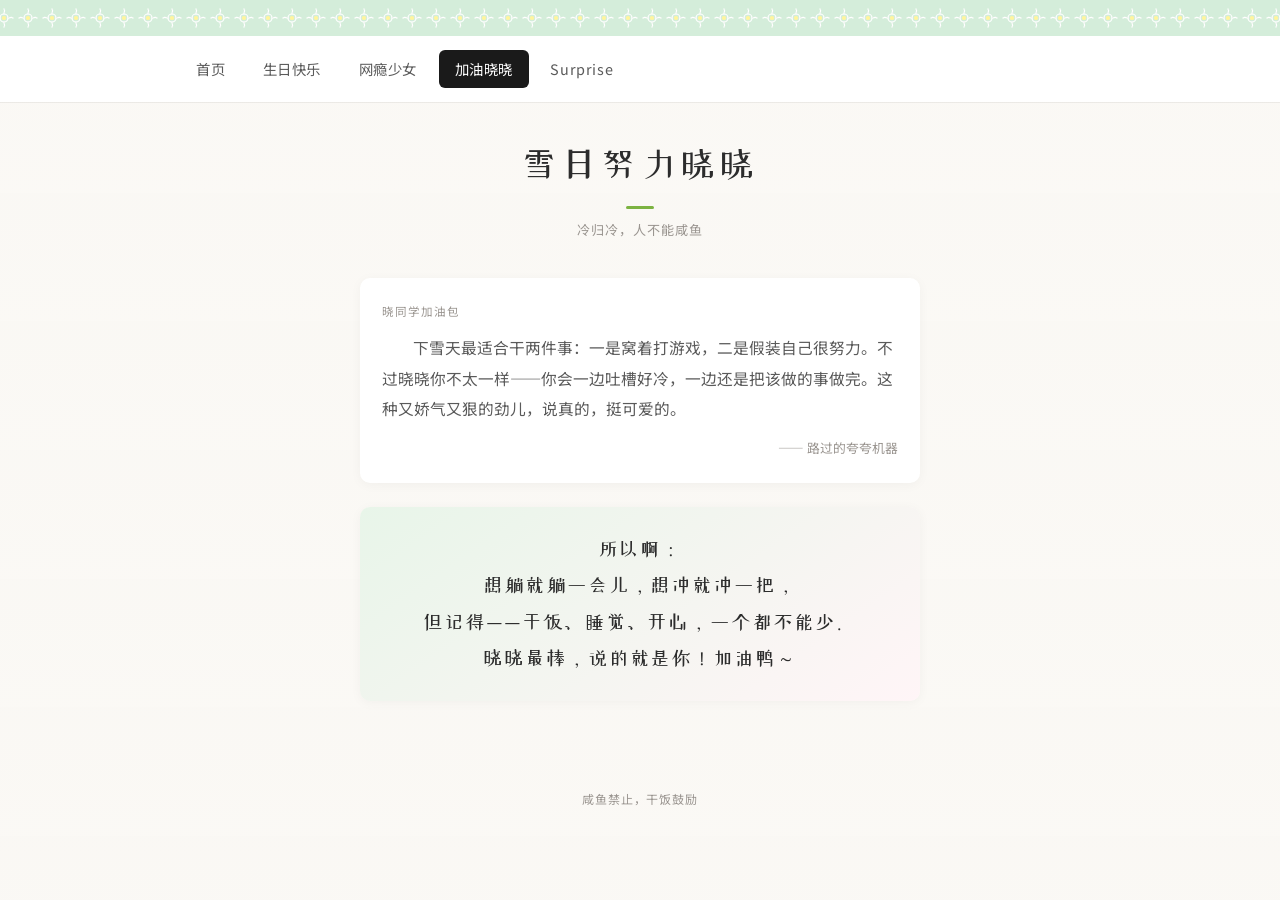
==== css/nuli.html @ ef1ab070 "Redesign site with soft daisy theme, improved galleries, birthday stats for 2026-11-21." ====
<!DOCTYPE html>
<html lang="zh-CN">
<head>
  <meta charset="utf-8" />
  <meta name="viewport" content="width=device-width, initial-scale=1" />
  <title>雪日努力 · 晓晓</title>
  <link rel="preconnect" href="https://fonts.googleapis.com" />
  <link rel="preconnect" href="https://fonts.gstatic.com" crossorigin />
  <link href="https://fonts.googleapis.com/css2?family=Noto+Sans+SC:wght@300;400;500&family=Noto+Serif+SC:wght@400;500&family=ZCOOL+XiaoWei&display=swap" rel="stylesheet" />
  <link rel="stylesheet" href="style.css" />
</head>
<body>
  <div class="nuli-bg" aria-hidden="true"></div>

  <div class="page">
    <nav class="site-nav">
      <div class="container">
        <a class="nav-brand" href="../index.html"><span>SRKL</span></a>
        <ul class="nav-links">
          <li><a href="../index.html">首页</a></li>
          <li><a href="tdx.html">生日快乐</a></li>
          <li><a href="wysn.html">网瘾少女</a></li>
          <li><a href="nuli.html" class="active">加油晓晓</a></li>
          <li><a href="surprise.html">Surprise</a></li>
        </ul>
      </div>
    </nav>

    <main class="container" style="padding-bottom: 2.5rem;">
      <header class="page-header fade-in">
        <h1>雪日努力晓晓</h1>
        <p>冷归冷，人不能咸鱼</p>
      </header>

      <div class="note-stack fade-in delay-1">
        <article class="note-card">
          <span class="tag">晓同学加油包</span>
          <p class="excerpt">
            下雪天最适合干两件事：一是窝着打游戏，二是假装自己很努力。不过晓晓你不太一样——你会一边吐槽好冷，一边还是把该做的事做完。这种又娇气又狠的劲儿，说真的，挺可爱的。
          </p>
          <p class="source">—— 路过的夸夸机器</p>
        </article>

        <aside class="note-card emphasis">
          <p>
            所以啊：<br />
            想躺就躺一会儿，想冲就冲一把，<br />
            但记得——干饭、睡觉、开心，一个都不能少。<br />
            晓晓最棒，说的就是你！加油鸭～
          </p>
        </aside>
      </div>
    </main>

    <footer class="site-footer">咸鱼禁止，干饭鼓励</footer>
  </div>
</body>
</html>
---- css/style.css ----
/* ============================================
   田东晓 · Daisy Soft
   Floral header · Clean stack · No side-by-side text+image
   ============================================ */

:root {
  --bg: #faf8f4;
  --surface: #ffffff;
  --ink: #2c2c2c;
  --ink-2: #5a5a5a;
  --muted: #9a9590;
  --mint: #c8e6c9;
  --mint-deep: #7cb342;
  --mint-soft: #e8f5e9;
  --pink: #f8bbd9;
  --accent: #e57373;
  --font-display: "ZCOOL XiaoWei", "Noto Serif SC", "KaiTi", serif;
  --font-body: "Noto Sans SC", "PingFang SC", "Microsoft YaHei", sans-serif;
  --ease: cubic-bezier(0.25, 0.8, 0.25, 1);
  --max: 920px;
  --r: 10px;
}

*,
*::before,
*::after {
  box-sizing: border-box;
  margin: 0;
  padding: 0;
}

html {
  scroll-behavior: smooth;
  -webkit-text-size-adjust: 100%;
}

body {
  font-family: var(--font-body);
  color: var(--ink);
  background: var(--bg);
  min-height: 100vh;
  line-height: 1.7;
  font-size: 15px;
  overflow-x: hidden;
}

.bg-scene {
  display: none;
}

.orb {
  display: none;
}

h1, h2, h3 {
  font-family: var(--font-display);
  font-weight: 400;
  letter-spacing: 0.06em;
}

a {
  color: var(--ink);
  text-decoration: none;
  transition: color 0.2s, background 0.2s;
}

a:hover {
  color: var(--accent);
}

img, video {
  max-width: 100%;
  display: block;
}

.page {
  min-height: 100vh;
  display: flex;
  flex-direction: column;
}

.container {
  width: min(100% - 2rem, var(--max));
  margin-inline: auto;
}

/* ========== Header：雏菊条 + 导航一体，无多余空隙 ========== */
.site-nav {
  position: sticky;
  top: 0;
  z-index: 100;
  background: var(--surface);
  /* 顶栏雏菊图案，紧贴导航，下面不再挂一条空白带 */
  box-shadow: 0 1px 0 rgba(0, 0, 0, 0.06);
}

.site-nav::before {
  content: "";
  display: block;
  height: 36px;
  background-color: #d4edda;
  background-image: url("data:image/svg+xml,%3Csvg xmlns='http://www.w3.org/2000/svg' width='48' height='36' viewBox='0 0 48 36'%3E%3Cg fill='none' stroke='%23ffffff' stroke-width='1.2'%3E%3Ccircle cx='12' cy='18' r='4'/%3E%3Ccircle cx='12' cy='18' r='1.5' fill='%23fff59d' stroke='%23fff59d'/%3E%3Ccircle cx='36' cy='18' r='4'/%3E%3Ccircle cx='36' cy='18' r='1.5' fill='%23fff59d' stroke='%23fff59d'/%3E%3C/g%3E%3Cpath d='M12 14c0-2 1.5-3.5 0-5M16 18c2 0 3.5-1.5 5 0M12 22c0 2 1.5 3.5 0 5M8 18c-2 0-3.5-1.5-5 0' stroke='%23ffffff' stroke-width='1.2' stroke-linecap='round'/%3E%3Cpath d='M36 14c0-2 1.5-3.5 0-5M40 18c2 0 3.5-1.5 5 0M36 22c0 2 1.5 3.5 0 5M32 18c-2 0-3.5-1.5-5 0' stroke='%23ffffff' stroke-width='1.2' stroke-linecap='round'/%3E%3C/svg%3E");
  background-repeat: repeat-x;
  background-position: center;
  background-size: 48px 36px;
}

.site-nav .container {
  display: flex;
  align-items: center;
  justify-content: flex-start;
  flex-wrap: wrap;
  gap: 0.35rem 0.5rem;
  padding: 0.85rem 0;
  min-height: auto;
}

/* 品牌藏进导航流，不占第二行怪空隙 */
.nav-brand {
  display: none;
}

.nav-links {
  display: flex;
  flex-wrap: wrap;
  align-items: center;
  list-style: none;
  gap: 0.35rem;
  width: 100%;
}

.nav-links li {
  border: none;
}

.nav-links a {
  display: block;
  padding: 0.45rem 1rem;
  font-size: 0.9rem;
  font-family: var(--font-body);
  letter-spacing: 0.04em;
  color: var(--ink-2);
  border-radius: 6px;
  text-transform: none;
}

.nav-links a:hover {
  color: var(--ink);
  background: var(--mint-soft);
}

.nav-links a.active {
  background: #1a1a1a;
  color: #fff;
  border-radius: 6px;
}

/* ========== Buttons ========== */
.btn {
  display: inline-flex;
  align-items: center;
  justify-content: center;
  padding: 0.6rem 1.3rem;
  font-size: 0.88rem;
  font-family: var(--font-body);
  letter-spacing: 0.04em;
  border: none;
  border-radius: 6px;
  cursor: pointer;
  transition: opacity 0.2s, transform 0.2s;
  background: #eee;
  color: var(--ink);
}

.btn:hover {
  opacity: 0.88;
  transform: translateY(-1px);
  color: var(--ink);
}

.btn-primary {
  background: #1a1a1a;
  color: #fff;
}

.btn-primary:hover {
  background: #333;
  color: #fff;
  box-shadow: none;
  transform: translateY(-1px);
}

.btn-ghost {
  background: transparent;
  box-shadow: inset 0 0 0 1px #ddd;
}

.btn-ghost:hover {
  background: #f5f5f5;
  color: var(--ink);
  box-shadow: inset 0 0 0 1px #ccc;
}

.actions {
  display: flex;
  flex-wrap: wrap;
  gap: 0.6rem;
  margin-top: 1.75rem;
}

/* ========== Hero ========== */
.hero {
  flex: 1;
  display: flex;
  flex-direction: column;
  justify-content: center;
  padding: 3rem 0 3.5rem;
  width: min(100% - 2rem, var(--max));
  margin-inline: auto;
  text-align: center;
}

.hero-badge {
  display: inline-block;
  align-self: center;
  padding: 0.3rem 0.9rem;
  font-size: 0.75rem;
  letter-spacing: 0.12em;
  color: var(--mint-deep);
  background: var(--mint-soft);
  border-radius: 999px;
  margin-bottom: 1.25rem;
  animation: fadeUp 0.5s var(--ease) both;
}

.hero-badge::before {
  display: none;
}

.hero-title {
  font-size: clamp(3rem, 12vw, 5rem);
  line-height: 1.05;
  letter-spacing: 0.04em;
  margin-bottom: 0.5rem;
  border: none;
  padding: 0;
  text-transform: none;
  animation: fadeUp 0.55s 0.05s var(--ease) both;
}

.hero-title em {
  font-style: normal;
  color: var(--accent);
}

.hero-subtitle {
  font-family: var(--font-display);
  font-size: clamp(1.2rem, 3vw, 1.55rem);
  letter-spacing: 0.2em;
  color: var(--ink-2);
  margin-bottom: 1.25rem;
  animation: fadeUp 0.55s 0.1s var(--ease) both;
}

.hero-subtitle a {
  color: inherit;
}

.hero-subtitle a:hover {
  color: var(--accent);
}

.hero-divider {
  display: none;
}

.hero-msg {
  max-width: 28rem;
  margin: 0 auto 2.25rem;
  padding: 0;
  border: none;
  background: transparent;
  box-shadow: none;
  font-size: 0.95rem;
  color: var(--ink-2);
  line-height: 1.85;
  animation: fadeUp 0.55s 0.15s var(--ease) both;
}

.feature-grid {
  display: grid;
  grid-template-columns: 1fr 1fr;
  gap: 0.85rem;
  width: 100%;
  text-align: left;
  animation: fadeUp 0.6s 0.2s var(--ease) both;
  border: none;
  background: transparent;
}

.feature-card {
  padding: 1.35rem 1.25rem;
  min-height: 140px;
  display: flex;
  flex-direction: column;
  gap: 0.35rem;
  background: var(--surface);
  color: var(--ink);
  border-radius: var(--r);
  box-shadow: 0 2px 12px rgba(0, 0, 0, 0.04);
  transition: transform 0.25s var(--ease), box-shadow 0.25s;
  border: none;
}

.feature-card:hover {
  transform: translateY(-3px);
  box-shadow: 0 8px 24px rgba(0, 0, 0, 0.08);
  background: var(--surface);
  color: var(--ink);
}

.feature-card:hover h3,
.feature-card:hover p,
.feature-card:hover .feature-num,
.feature-card:hover .arrow {
  color: inherit;
}

.feature-card:hover .arrow {
  color: var(--accent);
}

.feature-num {
  font-size: 0.72rem;
  letter-spacing: 0.1em;
  color: var(--muted);
}

.feature-icon {
  display: none;
}

.feature-card h3 {
  font-size: 1.15rem;
  color: var(--ink);
}

.feature-card p {
  font-size: 0.86rem;
  color: var(--muted);
  flex: 1;
  line-height: 1.6;
}

.feature-card .arrow {
  margin-top: 0.4rem;
  font-size: 0.8rem;
  color: var(--mint-deep);
  letter-spacing: 0.04em;
  text-transform: none;
  font-family: var(--font-body);
}

.hint {
  margin-top: 1.75rem;
  font-size: 0.78rem;
  color: var(--muted);
  text-align: center;
  animation: fadeUp 0.6s 0.28s var(--ease) both;
}

/* ========== Page header ========== */
.page-header {
  padding: 2rem 0 1rem;
  border: none;
  margin-bottom: 1.25rem;
  text-align: center;
}

.page-header h1 {
  font-size: clamp(1.7rem, 4vw, 2.2rem);
  letter-spacing: 0.1em;
  margin-bottom: 0.35rem;
}

.page-header h1::after {
  content: "";
  display: block;
  width: 28px;
  height: 3px;
  background: var(--mint-deep);
  margin: 0.75rem auto 0;
  border-radius: 2px;
}

.page-header p {
  font-size: 0.82rem;
  letter-spacing: 0.08em;
  color: var(--muted);
  text-transform: none;
  font-family: var(--font-body);
  margin-top: 0.65rem;
}

/* ========== Photos ========== */
.photo {
  width: 100%;
  height: 100%;
  object-fit: cover;
  display: block;
}

.photo-swap {
  position: relative;
  overflow: hidden;
  cursor: pointer;
  width: 100%;
  height: 100%;
  display: block;
}

.photo-swap img {
  width: 100%;
  height: 100%;
  object-fit: cover;
  object-position: center;
  display: block;
  transition: opacity 0.35s ease;
}

.photo-swap img.swap-main {
  position: relative;
  z-index: 1;
}

.photo-swap img.swap-alt {
  position: absolute;
  inset: 0;
  z-index: 2;
  opacity: 0;
}

.photo-swap:hover img.swap-alt {
  opacity: 1;
}

/* 生日页：单行人生计数 */
.life-stats {
  font-size: 0.9rem !important;
  letter-spacing: 0.06em !important;
  color: var(--ink-2) !important;
  margin-top: 0.75rem !important;
}

/* 首页轻标签 */
.hero-bday-row {
  display: flex;
  flex-wrap: wrap;
  align-items: center;
  justify-content: center;
  gap: 0.45rem;
  margin-bottom: 1rem;
  animation: fadeUp 0.5s var(--ease) both;
}

.hero-bday-row .pill {
  display: inline-flex;
  align-items: center;
  gap: 0.3rem;
  padding: 0.3rem 0.75rem;
  font-size: 0.75rem;
  letter-spacing: 0.06em;
  border-radius: 999px;
  background: #fff5f7;
  color: var(--accent);
}

.hero-bday-row .pill.mint {
  background: var(--mint-soft);
  color: var(--mint-deep);
}

/* 生日图：圆角、等分，小间距；保证图片真正铺满 */
.pics-2 {
  display: grid;
  grid-template-columns: 1fr 1fr;
  gap: 0.65rem;
  margin-bottom: 0.5rem;
  border: none;
  background: transparent;
}

.pics-2 > * {
  aspect-ratio: 4 / 3;
  overflow: hidden;
  border-radius: var(--r);
  background: #f0eeea;
  position: relative;
  min-height: 160px;
}

.pics-2 img {
  width: 100%;
  height: 100%;
  object-fit: cover;
  display: block;
}

.pics-3 {
  display: grid;
  grid-template-columns: 1fr 1fr 1fr;
  gap: 0.65rem;
  margin: 1.25rem 0 0.5rem;
  border: none;
  background: transparent;
}

.pics-3 > * {
  aspect-ratio: 1;
  overflow: hidden;
  border-radius: var(--r);
  background: #f0eeea;
  min-height: 120px;
  position: relative;
}

.pics-3 img,
.pics-3 video {
  width: 100%;
  height: 100%;
  object-fit: cover;
  display: block;
  vertical-align: middle;
}

.hint-line {
  text-align: center;
  font-size: 0.78rem;
  color: var(--muted);
  margin: 0.75rem 0 0.5rem;
}

/* ========== 网瘾少女：全部上下堆叠，不并排 ========== */
.game-intro {
  text-align: center;
  margin-bottom: 1.75rem;
}

.game-intro .avatar {
  width: 112px;
  height: 112px;
  margin: 0 auto 1rem;
  border-radius: 50%;
  overflow: hidden;
  box-shadow: 0 4px 16px rgba(0, 0, 0, 0.08);
}

.game-intro .avatar img {
  width: 100%;
  height: 100%;
  object-fit: cover;
}

.game-intro .quote {
  max-width: 28rem;
  margin: 0 auto;
}

.game-intro .quote p {
  font-family: var(--font-display);
  font-size: clamp(1.05rem, 2.4vw, 1.3rem);
  line-height: 1.75;
  color: var(--ink-2);
  letter-spacing: 0.04em;
}

.game-intro .quote .highlight {
  color: var(--accent);
}

/* 截图：纯图片网格，文字不夹在图中间 */
.shots {
  display: grid;
  grid-template-columns: 1fr 1fr;
  gap: 0.65rem;
  margin-bottom: 0.65rem;
  border: none;
  background: transparent;
}

.shots figure {
  margin: 0;
  aspect-ratio: 16 / 10;
  overflow: hidden;
  border-radius: var(--r);
  background: #f0eeea;
  display: flex;
  align-items: center;
  justify-content: center;
}

.shots figure img {
  width: 100%;
  height: 100%;
  object-fit: contain;
}

/* 最后一张图单独全宽，吐槽在图下方 */
.game-finale.banter,
.banter {
  margin: 1.25rem 0 0.5rem;
  text-align: center;
  font-family: var(--font-display);
  font-size: clamp(1.15rem, 2.5vw, 1.45rem);
  letter-spacing: 0.08em;
  color: var(--ink);
  line-height: 1.6;
  padding: 0;
  background: transparent;
  border: none;
}

/* 兼容旧 class 名，避免残留 */
.game-top,
.game-end {
  display: none;
}

/* ========== 文摘 ========== */
.nuli-bg {
  position: fixed;
  inset: 0;
  z-index: -2;
  background:
    linear-gradient(180deg, rgba(250, 248, 244, 0.92), rgba(250, 248, 244, 0.95)),
    url("../photo/1604749734701.jpg") center / cover no-repeat fixed;
}

.note-stack {
  max-width: 560px;
  margin: 0 auto 1.5rem;
}

.note-card {
  margin-bottom: 1.5rem;
  padding: 1.5rem 1.35rem;
  background: var(--surface);
  border-radius: var(--r);
  box-shadow: 0 2px 12px rgba(0, 0, 0, 0.04);
  border: none;
}

.note-card .tag {
  display: block;
  font-size: 0.72rem;
  letter-spacing: 0.1em;
  color: var(--muted);
  margin-bottom: 0.75rem;
}

.note-card .excerpt {
  font-size: 0.98rem;
  color: var(--ink-2);
  text-indent: 2em;
  line-height: 1.95;
  margin-bottom: 0.75rem;
}

.note-card .source {
  text-align: right;
  font-size: 0.8rem;
  color: var(--muted);
}

.note-card.emphasis {
  background: linear-gradient(145deg, var(--mint-soft), #fff5f7);
  text-align: center;
  border-top: none;
  padding-top: 1.5rem;
}

.note-card.emphasis p {
  font-family: var(--font-display);
  font-size: clamp(1.05rem, 2.2vw, 1.2rem);
  line-height: 1.9;
  letter-spacing: 0.05em;
  color: var(--ink);
  text-align: center;
}

/* ========== Footer ========== */
.site-footer {
  width: min(100% - 2rem, var(--max));
  margin-inline: auto;
  padding: 1.5rem 0 2rem;
  border: none;
  text-align: center;
  font-size: 0.75rem;
  letter-spacing: 0.08em;
  color: var(--muted);
  text-transform: none;
  font-family: var(--font-body);
}

.site-footer::before {
  display: none;
}

@keyframes fadeUp {
  from { opacity: 0; transform: translateY(10px); }
  to   { opacity: 1; transform: translateY(0); }
}

.fade-in { animation: fadeUp 0.45s var(--ease) both; }
.delay-1 { animation-delay: 0.05s; }
.delay-2 { animation-delay: 0.1s; }
.delay-3 { animation-delay: 0.15s; }

@media (max-width: 720px) {
  .pics-3 {
    grid-template-columns: 1fr;
  }

  .pics-3 > * {
    aspect-ratio: 16 / 10;
  }
}

@media (max-width: 520px) {
  .feature-grid,
  .pics-2,
  .shots {
    grid-template-columns: 1fr;
  }

  .nav-links a {
    padding: 0.4rem 0.75rem;
    font-size: 0.82rem;
  }
}

@media (prefers-reduced-motion: reduce) {
  *, *::before, *::after {
    animation-duration: 0.01ms !important;
    animation-iteration-count: 1 !important;
    transition-duration: 0.01ms !important;
  }
}
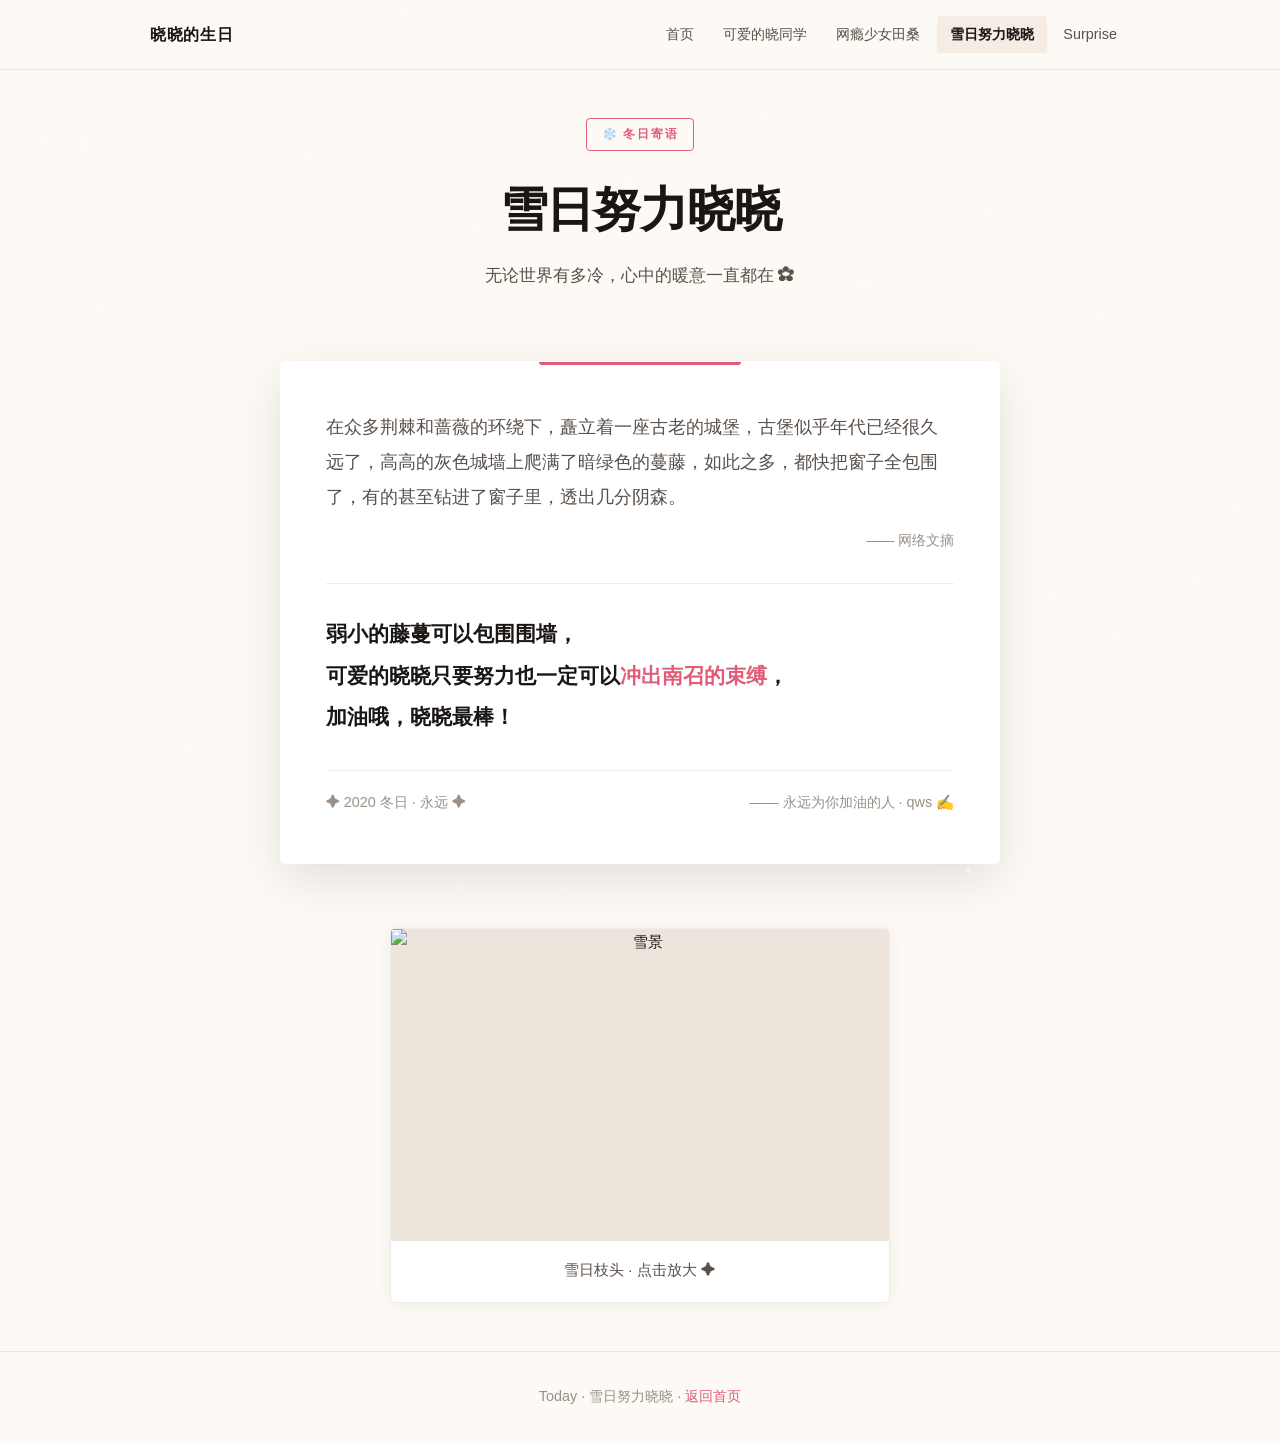
==== commit dd77af98: "Refresh birthday site layout and styling Assisted-by: Cindy (https://cindy.app)" ====
--- a/css/nuli.html
+++ b/css/nuli.html
@@ -1,58 +1,66 @@
 <!DOCTYPE html>
 <html lang="zh-CN">
 <head>
-  <meta charset="utf-8" />
-  <meta name="viewport" content="width=device-width, initial-scale=1" />
-  <title>雪日努力 · 晓晓</title>
-  <link rel="preconnect" href="https://fonts.googleapis.com" />
-  <link rel="preconnect" href="https://fonts.gstatic.com" crossorigin />
-  <link href="https://fonts.googleapis.com/css2?family=Noto+Sans+SC:wght@300;400;500&family=Noto+Serif+SC:wght@400;500&family=ZCOOL+XiaoWei&display=swap" rel="stylesheet" />
-  <link rel="stylesheet" href="style.css" />
+  <meta charset="utf-8"/>
+  <meta name="viewport" content="width=device-width,initial-scale=1"/>
+  <title>雪日努力晓晓 · 冬日寄语</title>
+  <link rel="preconnect" href="https://fonts.googleapis.com"/>
+  <link rel="preconnect" href="https://fonts.gstatic.com" crossorigin/>
+  <link href="https://fonts.googleapis.com/css2?family=Noto+Sans+SC:wght@300;400;500&family=Noto+Serif+SC:wght@400;500&display=swap" rel="stylesheet"/>
+  <link rel="stylesheet" href="style.css"/>
+  <script src="../js/app.js" defer></script>
 </head>
 <body>
   <div class="nuli-bg" aria-hidden="true"></div>
+  <div class="nuli-veil" aria-hidden="true"></div>
+  <canvas id="snowCanvas" class="snow-canvas" aria-hidden="true"></canvas>
 
-  <div class="page">
-    <nav class="site-nav">
-      <div class="container">
-        <a class="nav-brand" href="../index.html"><span>SRKL</span></a>
+  <div class="site-wrap" style="position:relative;z-index:10">
+    <nav class="nav">
+      <div class="wrap nav-in">
+        <a class="nav-brand" href="../index.html">晓晓的生日</a>
         <ul class="nav-links">
           <li><a href="../index.html">首页</a></li>
-          <li><a href="tdx.html">生日快乐</a></li>
-          <li><a href="wysn.html">网瘾少女</a></li>
-          <li><a href="nuli.html" class="active">加油晓晓</a></li>
-          <li><a href="surprise.html">Surprise</a></li>
+          <li><a href="tdx.html" >可爱的晓同学</a></li>
+          <li><a href="wysn.html" >网瘾少女田桑</a></li>
+          <li><a href="nuli.html" class="on">雪日努力晓晓</a></li>
+          <li><a href="surprise.html" >Surprise</a></li>
         </ul>
       </div>
     </nav>
+    <main class="wrap">
+      <div class="page-hero">
+        <span class="pill">❄️ 冬日寄语</span>
+        <h1>雪日努力晓晓</h1>
+        <p>无论世界有多冷，心中的暖意一直都在 ✿</p>
+      </div>
 
-    <main class="container" style="padding-bottom: 2.5rem;">
-      <header class="page-header fade-in">
-        <h1>雪日努力晓晓</h1>
-        <p>冷归冷，人不能咸鱼</p>
-      </header>
+      <article class="letter">
+        <div class="quote-block">
+          在众多荆棘和蔷薇的环绕下，矗立着一座古老的城堡，古堡似乎年代已经很久远了，高高的灰色城墙上爬满了暗绿色的蔓藤，如此之多，都快把窗子全包围了，有的甚至钻进了窗子里，透出几分阴森。
+          <cite>—— 网络文摘</cite>
+        </div>
+        <div class="core">
+          弱小的藤蔓可以包围围墙，<br/>
+          可爱的晓晓只要努力也一定可以<mark>冲出南召的束缚</mark>，<br/>
+          加油哦，晓晓最棒！
+        </div>
+        <div class="sign">
+          <span>✦ 2020 冬日 · 永远 ✦</span>
+          <span>—— 永远为你加油的人 · qws ✍️</span>
+        </div>
+      </article>
 
-      <div class="note-stack fade-in delay-1">
-        <article class="note-card">
-          <span class="tag">晓同学加油包</span>
-          <p class="excerpt">
-            下雪天最适合干两件事：一是窝着打游戏，二是假装自己很努力。不过晓晓你不太一样——你会一边吐槽好冷，一边还是把该做的事做完。这种又娇气又狠的劲儿，说真的，挺可爱的。
-          </p>
-          <p class="source">—— 路过的夸夸机器</p>
-        </article>
-
-        <aside class="note-card emphasis">
-          <p>
-            所以啊：<br />
-            想躺就躺一会儿，想冲就冲一把，<br />
-            但记得——干饭、睡觉、开心，一个都不能少。<br />
-            晓晓最棒，说的就是你！加油鸭～
-          </p>
-        </aside>
+      <div class="center mb3" style="max-width:500px;margin-inline:auto">
+        <div class="card" data-zoom="../photo/1604749734701.jpg" data-cap="雪日枝头 ✦">
+          <div class="card-img" style="aspect-ratio:16/10">
+            <img src="../photo/1604749734701.jpg" alt="雪景"/>
+          </div>
+          <div class="card-body"><p class="card-caption">雪日枝头 · 点击放大 ✦</p></div>
+        </div>
       </div>
     </main>
-
-    <footer class="site-footer">咸鱼禁止，干饭鼓励</footer>
+    <footer class="footer">Today · 雪日努力晓晓 · <a href="../index.html">返回首页</a></footer>
   </div>
 </body>
-</html>
+</html>
--- a/css/style.css
+++ b/css/style.css
@@ -1,748 +1,362 @@
-/* ============================================
-   田东晓 · Daisy Soft
-   Floral header · Clean stack · No side-by-side text+image
-   ============================================ */
-
+/* TianDongXiao · 温柔浅色 · PingFang SC */
 :root {
-  --bg: #faf8f4;
-  --surface: #ffffff;
-  --ink: #2c2c2c;
-  --ink-2: #5a5a5a;
-  --muted: #9a9590;
-  --mint: #c8e6c9;
-  --mint-deep: #7cb342;
-  --mint-soft: #e8f5e9;
-  --pink: #f8bbd9;
-  --accent: #e57373;
-  --font-display: "ZCOOL XiaoWei", "Noto Serif SC", "KaiTi", serif;
-  --font-body: "Noto Sans SC", "PingFang SC", "Microsoft YaHei", sans-serif;
-  --ease: cubic-bezier(0.25, 0.8, 0.25, 1);
-  --max: 920px;
-  --r: 10px;
-}
-
-*,
-*::before,
-*::after {
-  box-sizing: border-box;
-  margin: 0;
-  padding: 0;
-}
-
-html {
-  scroll-behavior: smooth;
-  -webkit-text-size-adjust: 100%;
-}
-
-body {
-  font-family: var(--font-body);
-  color: var(--ink);
-  background: var(--bg);
-  min-height: 100vh;
-  line-height: 1.7;
-  font-size: 15px;
-  overflow-x: hidden;
-}
-
-.bg-scene {
-  display: none;
-}
-
-.orb {
-  display: none;
-}
-
-h1, h2, h3 {
-  font-family: var(--font-display);
-  font-weight: 400;
-  letter-spacing: 0.06em;
-}
-
-a {
-  color: var(--ink);
-  text-decoration: none;
-  transition: color 0.2s, background 0.2s;
-}
-
-a:hover {
-  color: var(--accent);
-}
-
-img, video {
-  max-width: 100%;
-  display: block;
-}
-
-.page {
-  min-height: 100vh;
-  display: flex;
-  flex-direction: column;
-}
-
-.container {
-  width: min(100% - 2rem, var(--max));
-  margin-inline: auto;
-}
-
-/* ========== Header：雏菊条 + 导航一体，无多余空隙 ========== */
-.site-nav {
-  position: sticky;
-  top: 0;
-  z-index: 100;
-  background: var(--surface);
-  /* 顶栏雏菊图案，紧贴导航，下面不再挂一条空白带 */
-  box-shadow: 0 1px 0 rgba(0, 0, 0, 0.06);
-}
-
-.site-nav::before {
-  content: "";
-  display: block;
-  height: 36px;
-  background-color: #d4edda;
-  background-image: url("data:image/svg+xml,%3Csvg xmlns='http://www.w3.org/2000/svg' width='48' height='36' viewBox='0 0 48 36'%3E%3Cg fill='none' stroke='%23ffffff' stroke-width='1.2'%3E%3Ccircle cx='12' cy='18' r='4'/%3E%3Ccircle cx='12' cy='18' r='1.5' fill='%23fff59d' stroke='%23fff59d'/%3E%3Ccircle cx='36' cy='18' r='4'/%3E%3Ccircle cx='36' cy='18' r='1.5' fill='%23fff59d' stroke='%23fff59d'/%3E%3C/g%3E%3Cpath d='M12 14c0-2 1.5-3.5 0-5M16 18c2 0 3.5-1.5 5 0M12 22c0 2 1.5 3.5 0 5M8 18c-2 0-3.5-1.5-5 0' stroke='%23ffffff' stroke-width='1.2' stroke-linecap='round'/%3E%3Cpath d='M36 14c0-2 1.5-3.5 0-5M40 18c2 0 3.5-1.5 5 0M36 22c0 2 1.5 3.5 0 5M32 18c-2 0-3.5-1.5-5 0' stroke='%23ffffff' stroke-width='1.2' stroke-linecap='round'/%3E%3C/svg%3E");
-  background-repeat: repeat-x;
-  background-position: center;
-  background-size: 48px 36px;
-}
-
-.site-nav .container {
-  display: flex;
-  align-items: center;
-  justify-content: flex-start;
-  flex-wrap: wrap;
-  gap: 0.35rem 0.5rem;
-  padding: 0.85rem 0;
-  min-height: auto;
-}
-
-/* 品牌藏进导航流，不占第二行怪空隙 */
-.nav-brand {
-  display: none;
-}
-
-.nav-links {
-  display: flex;
-  flex-wrap: wrap;
-  align-items: center;
-  list-style: none;
-  gap: 0.35rem;
-  width: 100%;
-}
-
-.nav-links li {
-  border: none;
-}
-
-.nav-links a {
-  display: block;
-  padding: 0.45rem 1rem;
-  font-size: 0.9rem;
-  font-family: var(--font-body);
-  letter-spacing: 0.04em;
-  color: var(--ink-2);
-  border-radius: 6px;
-  text-transform: none;
-}
-
-.nav-links a:hover {
-  color: var(--ink);
-  background: var(--mint-soft);
-}
-
-.nav-links a.active {
-  background: #1a1a1a;
-  color: #fff;
-  border-radius: 6px;
-}
-
-/* ========== Buttons ========== */
-.btn {
-  display: inline-flex;
-  align-items: center;
-  justify-content: center;
-  padding: 0.6rem 1.3rem;
-  font-size: 0.88rem;
-  font-family: var(--font-body);
-  letter-spacing: 0.04em;
-  border: none;
-  border-radius: 6px;
-  cursor: pointer;
-  transition: opacity 0.2s, transform 0.2s;
-  background: #eee;
-  color: var(--ink);
-}
-
-.btn:hover {
-  opacity: 0.88;
-  transform: translateY(-1px);
-  color: var(--ink);
-}
-
-.btn-primary {
-  background: #1a1a1a;
-  color: #fff;
-}
-
-.btn-primary:hover {
-  background: #333;
-  color: #fff;
-  box-shadow: none;
-  transform: translateY(-1px);
-}
-
-.btn-ghost {
-  background: transparent;
-  box-shadow: inset 0 0 0 1px #ddd;
-}
-
-.btn-ghost:hover {
-  background: #f5f5f5;
-  color: var(--ink);
-  box-shadow: inset 0 0 0 1px #ccc;
-}
-
-.actions {
-  display: flex;
-  flex-wrap: wrap;
-  gap: 0.6rem;
-  margin-top: 1.75rem;
-}
-
-/* ========== Hero ========== */
-.hero {
-  flex: 1;
-  display: flex;
-  flex-direction: column;
-  justify-content: center;
-  padding: 3rem 0 3.5rem;
-  width: min(100% - 2rem, var(--max));
-  margin-inline: auto;
-  text-align: center;
-}
-
-.hero-badge {
-  display: inline-block;
-  align-self: center;
-  padding: 0.3rem 0.9rem;
-  font-size: 0.75rem;
-  letter-spacing: 0.12em;
-  color: var(--mint-deep);
-  background: var(--mint-soft);
-  border-radius: 999px;
-  margin-bottom: 1.25rem;
-  animation: fadeUp 0.5s var(--ease) both;
-}
-
-.hero-badge::before {
-  display: none;
-}
-
-.hero-title {
-  font-size: clamp(3rem, 12vw, 5rem);
-  line-height: 1.05;
-  letter-spacing: 0.04em;
-  margin-bottom: 0.5rem;
-  border: none;
-  padding: 0;
-  text-transform: none;
-  animation: fadeUp 0.55s 0.05s var(--ease) both;
-}
-
-.hero-title em {
-  font-style: normal;
-  color: var(--accent);
-}
-
-.hero-subtitle {
-  font-family: var(--font-display);
-  font-size: clamp(1.2rem, 3vw, 1.55rem);
-  letter-spacing: 0.2em;
-  color: var(--ink-2);
-  margin-bottom: 1.25rem;
-  animation: fadeUp 0.55s 0.1s var(--ease) both;
-}
-
-.hero-subtitle a {
-  color: inherit;
-}
-
-.hero-subtitle a:hover {
-  color: var(--accent);
-}
-
-.hero-divider {
-  display: none;
-}
-
-.hero-msg {
-  max-width: 28rem;
-  margin: 0 auto 2.25rem;
-  padding: 0;
-  border: none;
-  background: transparent;
-  box-shadow: none;
-  font-size: 0.95rem;
-  color: var(--ink-2);
-  line-height: 1.85;
-  animation: fadeUp 0.55s 0.15s var(--ease) both;
-}
-
-.feature-grid {
-  display: grid;
-  grid-template-columns: 1fr 1fr;
-  gap: 0.85rem;
-  width: 100%;
-  text-align: left;
-  animation: fadeUp 0.6s 0.2s var(--ease) both;
-  border: none;
-  background: transparent;
-}
-
-.feature-card {
-  padding: 1.35rem 1.25rem;
-  min-height: 140px;
-  display: flex;
-  flex-direction: column;
-  gap: 0.35rem;
-  background: var(--surface);
-  color: var(--ink);
-  border-radius: var(--r);
-  box-shadow: 0 2px 12px rgba(0, 0, 0, 0.04);
-  transition: transform 0.25s var(--ease), box-shadow 0.25s;
-  border: none;
-}
-
-.feature-card:hover {
-  transform: translateY(-3px);
-  box-shadow: 0 8px 24px rgba(0, 0, 0, 0.08);
-  background: var(--surface);
-  color: var(--ink);
-}
-
-.feature-card:hover h3,
-.feature-card:hover p,
-.feature-card:hover .feature-num,
-.feature-card:hover .arrow {
-  color: inherit;
-}
-
-.feature-card:hover .arrow {
-  color: var(--accent);
-}
-
-.feature-num {
-  font-size: 0.72rem;
-  letter-spacing: 0.1em;
-  color: var(--muted);
-}
-
-.feature-icon {
-  display: none;
-}
-
-.feature-card h3 {
-  font-size: 1.15rem;
-  color: var(--ink);
-}
-
-.feature-card p {
-  font-size: 0.86rem;
-  color: var(--muted);
-  flex: 1;
-  line-height: 1.6;
-}
-
-.feature-card .arrow {
-  margin-top: 0.4rem;
-  font-size: 0.8rem;
-  color: var(--mint-deep);
-  letter-spacing: 0.04em;
-  text-transform: none;
-  font-family: var(--font-body);
-}
-
-.hint {
-  margin-top: 1.75rem;
-  font-size: 0.78rem;
-  color: var(--muted);
-  text-align: center;
-  animation: fadeUp 0.6s 0.28s var(--ease) both;
-}
-
-/* ========== Page header ========== */
-.page-header {
-  padding: 2rem 0 1rem;
-  border: none;
-  margin-bottom: 1.25rem;
-  text-align: center;
-}
-
-.page-header h1 {
-  font-size: clamp(1.7rem, 4vw, 2.2rem);
-  letter-spacing: 0.1em;
-  margin-bottom: 0.35rem;
-}
-
-.page-header h1::after {
-  content: "";
-  display: block;
-  width: 28px;
-  height: 3px;
-  background: var(--mint-deep);
-  margin: 0.75rem auto 0;
-  border-radius: 2px;
-}
-
-.page-header p {
-  font-size: 0.82rem;
-  letter-spacing: 0.08em;
-  color: var(--muted);
-  text-transform: none;
-  font-family: var(--font-body);
-  margin-top: 0.65rem;
-}
-
-/* ========== Photos ========== */
-.photo {
-  width: 100%;
-  height: 100%;
-  object-fit: cover;
-  display: block;
-}
-
-.photo-swap {
-  position: relative;
-  overflow: hidden;
-  cursor: pointer;
-  width: 100%;
-  height: 100%;
-  display: block;
-}
-
-.photo-swap img {
-  width: 100%;
-  height: 100%;
-  object-fit: cover;
-  object-position: center;
-  display: block;
-  transition: opacity 0.35s ease;
-}
-
-.photo-swap img.swap-main {
-  position: relative;
-  z-index: 1;
-}
-
-.photo-swap img.swap-alt {
-  position: absolute;
-  inset: 0;
-  z-index: 2;
-  opacity: 0;
-}
-
-.photo-swap:hover img.swap-alt {
-  opacity: 1;
-}
-
-/* 生日页：单行人生计数 */
-.life-stats {
-  font-size: 0.9rem !important;
-  letter-spacing: 0.06em !important;
-  color: var(--ink-2) !important;
-  margin-top: 0.75rem !important;
-}
-
-/* 首页轻标签 */
-.hero-bday-row {
-  display: flex;
-  flex-wrap: wrap;
-  align-items: center;
-  justify-content: center;
-  gap: 0.45rem;
-  margin-bottom: 1rem;
-  animation: fadeUp 0.5s var(--ease) both;
-}
-
-.hero-bday-row .pill {
-  display: inline-flex;
-  align-items: center;
-  gap: 0.3rem;
-  padding: 0.3rem 0.75rem;
-  font-size: 0.75rem;
-  letter-spacing: 0.06em;
-  border-radius: 999px;
-  background: #fff5f7;
-  color: var(--accent);
-}
-
-.hero-bday-row .pill.mint {
-  background: var(--mint-soft);
-  color: var(--mint-deep);
-}
-
-/* 生日图：圆角、等分，小间距；保证图片真正铺满 */
-.pics-2 {
-  display: grid;
-  grid-template-columns: 1fr 1fr;
-  gap: 0.65rem;
-  margin-bottom: 0.5rem;
-  border: none;
-  background: transparent;
-}
-
-.pics-2 > * {
-  aspect-ratio: 4 / 3;
-  overflow: hidden;
-  border-radius: var(--r);
-  background: #f0eeea;
-  position: relative;
-  min-height: 160px;
-}
-
-.pics-2 img {
-  width: 100%;
-  height: 100%;
-  object-fit: cover;
-  display: block;
-}
-
-.pics-3 {
-  display: grid;
-  grid-template-columns: 1fr 1fr 1fr;
-  gap: 0.65rem;
-  margin: 1.25rem 0 0.5rem;
-  border: none;
-  background: transparent;
-}
-
-.pics-3 > * {
-  aspect-ratio: 1;
-  overflow: hidden;
-  border-radius: var(--r);
-  background: #f0eeea;
-  min-height: 120px;
-  position: relative;
-}
-
-.pics-3 img,
-.pics-3 video {
-  width: 100%;
-  height: 100%;
-  object-fit: cover;
-  display: block;
-  vertical-align: middle;
-}
-
-.hint-line {
-  text-align: center;
-  font-size: 0.78rem;
-  color: var(--muted);
-  margin: 0.75rem 0 0.5rem;
-}
-
-/* ========== 网瘾少女：全部上下堆叠，不并排 ========== */
-.game-intro {
-  text-align: center;
-  margin-bottom: 1.75rem;
-}
-
-.game-intro .avatar {
-  width: 112px;
-  height: 112px;
-  margin: 0 auto 1rem;
-  border-radius: 50%;
-  overflow: hidden;
-  box-shadow: 0 4px 16px rgba(0, 0, 0, 0.08);
-}
-
-.game-intro .avatar img {
-  width: 100%;
-  height: 100%;
-  object-fit: cover;
-}
-
-.game-intro .quote {
-  max-width: 28rem;
-  margin: 0 auto;
-}
-
-.game-intro .quote p {
-  font-family: var(--font-display);
-  font-size: clamp(1.05rem, 2.4vw, 1.3rem);
-  line-height: 1.75;
-  color: var(--ink-2);
-  letter-spacing: 0.04em;
-}
-
-.game-intro .quote .highlight {
-  color: var(--accent);
-}
-
-/* 截图：纯图片网格，文字不夹在图中间 */
-.shots {
-  display: grid;
-  grid-template-columns: 1fr 1fr;
-  gap: 0.65rem;
-  margin-bottom: 0.65rem;
-  border: none;
-  background: transparent;
-}
-
-.shots figure {
-  margin: 0;
-  aspect-ratio: 16 / 10;
-  overflow: hidden;
-  border-radius: var(--r);
-  background: #f0eeea;
-  display: flex;
-  align-items: center;
-  justify-content: center;
-}
-
-.shots figure img {
-  width: 100%;
-  height: 100%;
-  object-fit: contain;
-}
-
-/* 最后一张图单独全宽，吐槽在图下方 */
-.game-finale.banter,
-.banter {
-  margin: 1.25rem 0 0.5rem;
-  text-align: center;
-  font-family: var(--font-display);
-  font-size: clamp(1.15rem, 2.5vw, 1.45rem);
-  letter-spacing: 0.08em;
-  color: var(--ink);
-  line-height: 1.6;
-  padding: 0;
-  background: transparent;
-  border: none;
-}
-
-/* 兼容旧 class 名，避免残留 */
-.game-top,
-.game-end {
-  display: none;
-}
-
-/* ========== 文摘 ========== */
-.nuli-bg {
-  position: fixed;
-  inset: 0;
-  z-index: -2;
-  background:
-    linear-gradient(180deg, rgba(250, 248, 244, 0.92), rgba(250, 248, 244, 0.95)),
-    url("../photo/1604749734701.jpg") center / cover no-repeat fixed;
-}
-
-.note-stack {
-  max-width: 560px;
-  margin: 0 auto 1.5rem;
-}
-
-.note-card {
-  margin-bottom: 1.5rem;
-  padding: 1.5rem 1.35rem;
-  background: var(--surface);
-  border-radius: var(--r);
-  box-shadow: 0 2px 12px rgba(0, 0, 0, 0.04);
-  border: none;
-}
-
-.note-card .tag {
-  display: block;
-  font-size: 0.72rem;
-  letter-spacing: 0.1em;
-  color: var(--muted);
-  margin-bottom: 0.75rem;
-}
-
-.note-card .excerpt {
-  font-size: 0.98rem;
-  color: var(--ink-2);
-  text-indent: 2em;
-  line-height: 1.95;
-  margin-bottom: 0.75rem;
-}
-
-.note-card .source {
-  text-align: right;
-  font-size: 0.8rem;
-  color: var(--muted);
-}
-
-.note-card.emphasis {
-  background: linear-gradient(145deg, var(--mint-soft), #fff5f7);
-  text-align: center;
-  border-top: none;
-  padding-top: 1.5rem;
-}
-
-.note-card.emphasis p {
-  font-family: var(--font-display);
-  font-size: clamp(1.05rem, 2.2vw, 1.2rem);
-  line-height: 1.9;
-  letter-spacing: 0.05em;
-  color: var(--ink);
-  text-align: center;
-}
-
-/* ========== Footer ========== */
-.site-footer {
-  width: min(100% - 2rem, var(--max));
-  margin-inline: auto;
-  padding: 1.5rem 0 2rem;
-  border: none;
-  text-align: center;
-  font-size: 0.75rem;
-  letter-spacing: 0.08em;
-  color: var(--muted);
-  text-transform: none;
-  font-family: var(--font-body);
-}
-
-.site-footer::before {
-  display: none;
-}
-
-@keyframes fadeUp {
-  from { opacity: 0; transform: translateY(10px); }
-  to   { opacity: 1; transform: translateY(0); }
-}
-
-.fade-in { animation: fadeUp 0.45s var(--ease) both; }
-.delay-1 { animation-delay: 0.05s; }
-.delay-2 { animation-delay: 0.1s; }
-.delay-3 { animation-delay: 0.15s; }
-
-@media (max-width: 720px) {
-  .pics-3 {
-    grid-template-columns: 1fr;
-  }
-
-  .pics-3 > * {
-    aspect-ratio: 16 / 10;
-  }
-}
-
-@media (max-width: 520px) {
-  .feature-grid,
-  .pics-2,
-  .shots {
-    grid-template-columns: 1fr;
-  }
-
-  .nav-links a {
-    padding: 0.4rem 0.75rem;
-    font-size: 0.82rem;
-  }
-}
-
-@media (prefers-reduced-motion: reduce) {
-  *, *::before, *::after {
-    animation-duration: 0.01ms !important;
-    animation-iteration-count: 1 !important;
-    transition-duration: 0.01ms !important;
-  }
-}
+  --bg:       #fdf9f5;
+  --surface:  #ffffff;
+  --border:   rgba(0,0,0,0.07);
+  --ink:      #1a1614;
+  --ink2:     #5a504a;
+  --ink3:     #9a9088;
+  --rose:     #e05c78;
+  --rose-bg:  rgba(224,92,120,0.08);
+  --warm:     #f5ece4;
+  --radius:   5px;
+  --shadow:   0 2px 16px rgba(0,0,0,0.06);
+  --shadow-h: 0 8px 32px rgba(0,0,0,0.12);
+  --ff: -apple-system,BlinkMacSystemFont,"PingFang SC","Helvetica Neue","Hiragino Sans GB","Microsoft YaHei",sans-serif;
+  --max: 980px;
+}
+*,*::before,*::after{box-sizing:border-box;margin:0;padding:0}
+html{scroll-behavior:smooth;-webkit-text-size-adjust:100%}
+body{
+  font-family:var(--ff);color:var(--ink);background:var(--bg);
+  min-height:100vh;line-height:1.75;font-size:15px;overflow-x:hidden;
+  -webkit-font-smoothing:antialiased;
+}
+a{color:inherit;text-decoration:none;transition:.2s}
+img,video{max-width:100%;height:auto;display:block}
+button{font-family:inherit;cursor:pointer;border:none;background:none}
+.wrap{width:min(100% - 2.5rem,var(--max));margin-inline:auto}
+.site-wrap{min-height:100vh;display:flex;flex-direction:column}
+
+/* ── 导航 ── */
+.nav{
+  position:sticky;top:0;z-index:999;
+  background:rgba(253,249,245,.9);backdrop-filter:blur(16px);-webkit-backdrop-filter:blur(16px);
+  border-bottom:1px solid var(--border);
+}
+.nav-in{
+  display:flex;align-items:center;justify-content:space-between;
+  flex-wrap:wrap;gap:.6rem 1.2rem;padding:.8rem 0;
+}
+.nav-brand{font-size:1.1rem;font-weight:700;letter-spacing:.06em;color:var(--ink)}
+.nav-brand em{font-style:normal;color:var(--rose);margin-left:.35rem;font-size:.7rem;font-weight:600;letter-spacing:.12em;vertical-align:middle;border:1.5px solid var(--rose);padding:.1rem .45rem;border-radius:999px}
+.nav-links{display:flex;list-style:none;gap:.2rem;flex-wrap:wrap}
+.nav-links a{
+  display:inline-block;padding:.38rem .82rem;font-size:.9rem;color:var(--ink2);
+  border-radius:999px;transition:.18s;
+}
+.nav-links a:hover{background:var(--warm);color:var(--ink)}
+.nav-links a.on{background:var(--ink);color:#fff;font-weight:600}
+
+/* ── 首页 Hero — 大图全宽带渐变遮罩 ── */
+.hero{position:relative;height:min(68vh,560px);overflow:hidden;background:#ede5dc}
+.hero-img{width:100%;height:100%;object-fit:cover;object-position:center top;display:block}
+.hero-mask{
+  position:absolute;inset:0;
+  background:linear-gradient(to bottom,rgba(0,0,0,0) 30%,rgba(0,0,0,0.52) 100%);
+}
+.hero-text{
+  position:absolute;bottom:0;left:0;right:0;
+  padding:2.5rem min(5vw,3rem);
+  color:#fff;
+}
+.hero-text h1{
+  font-size:clamp(2.2rem,7vw,3.8rem);font-weight:700;letter-spacing:-.02em;
+  line-height:1.08;margin-bottom:.55rem;
+  text-shadow:0 2px 16px rgba(0,0,0,.35);
+}
+.hero-text h1 em{font-style:normal;color:#ffd6df}
+.hero-text p{font-size:clamp(1rem,2.5vw,1.25rem);opacity:.88;text-shadow:0 1px 8px rgba(0,0,0,.3)}
+
+/* ── 首页 — 章节卡片横向滚动感网格 ── */
+.chapters{padding:2.8rem 0 3.5rem}
+.chapters-title{font-size:1.5rem;font-weight:700;margin-bottom:1.4rem;letter-spacing:-.01em}
+.chapters-grid{
+  display:grid;
+  grid-template-columns:repeat(2,1fr);
+  gap:1.4rem;
+}
+.ch-card{
+  background:var(--surface);border-radius:var(--radius);overflow:hidden;
+  border:1px solid var(--border);box-shadow:var(--shadow);
+  display:flex;flex-direction:column;
+  transition:transform .25s,box-shadow .25s;
+}
+.ch-card:hover{transform:translateY(-4px);box-shadow:var(--shadow-h)}
+.ch-cover{
+  position:relative;aspect-ratio:16/10;overflow:hidden;background:#ede5dc;
+}
+.ch-cover img{width:100%;height:100%;object-fit:cover;transition:transform .5s}
+.ch-card:hover .ch-cover img{transform:scale(1.04)}
+.ch-num{
+  position:absolute;top:12px;left:12px;
+  font-size:.72rem;font-weight:700;letter-spacing:.12em;text-transform:uppercase;
+  color:#fff;background:rgba(0,0,0,.38);backdrop-filter:blur(8px);
+  padding:.18rem .6rem;border-radius:999px;
+}
+.ch-body{padding:1.2rem 1.3rem 1.4rem;flex:1;display:flex;flex-direction:column}
+.ch-title{font-size:1.15rem;font-weight:700;margin-bottom:.35rem;letter-spacing:-.01em}
+.ch-desc{font-size:.9rem;color:var(--ink2);line-height:1.72;flex:1;margin-bottom:1rem}
+.ch-link{
+  display:inline-flex;align-items:center;gap:.3rem;
+  font-size:.88rem;font-weight:600;color:var(--rose);
+  transition:gap .18s;align-self:flex-start;
+}
+.ch-card:hover .ch-link{gap:.55rem}
+
+/* ── 页面通用头部 ── */
+.page-hero{
+  padding:3rem 0 2.4rem;text-align:center;
+}
+.page-hero .pill{
+  display:inline-flex;align-items:center;gap:.4rem;
+  font-size:.76rem;font-weight:600;letter-spacing:.14em;text-transform:uppercase;
+  color:var(--rose);border:1.5px solid var(--rose);padding:.28rem .9rem;border-radius:999px;
+  margin-bottom:1.1rem;
+}
+.page-hero h1{font-size:clamp(2rem,5.5vw,3rem);font-weight:700;letter-spacing:-.025em;margin-bottom:.55rem}
+.page-hero p{font-size:1.05rem;color:var(--ink2);max-width:520px;margin:0 auto}
+
+/* ── 分区标题 ── */
+.sec-title{font-size:1.3rem;font-weight:700;letter-spacing:-.01em;margin-bottom:.35rem}
+.sec-sub{font-size:.9rem;color:var(--ink3);margin-bottom:1.8rem}
+
+/* ── 通用卡片 ── */
+.card{
+  background:var(--surface);border-radius:var(--radius);
+  border:1px solid var(--border);box-shadow:var(--shadow);overflow:hidden;
+  transition:transform .25s,box-shadow .25s;
+}
+.card:hover{transform:translateY(-3px);box-shadow:var(--shadow-h)}
+.card-img{overflow:hidden;background:#ede5dc}
+.card-img img{width:100%;height:100%;object-fit:cover;transition:transform .5s;display:block}
+.card:hover .card-img img{transform:scale(1.04)}
+.card-body{padding:1rem 1.1rem 1.2rem}
+.card-caption{font-size:.93rem;color:var(--ink2);text-align:center}
+
+/* ── 生日页 — 时光里程碑 ── */
+.milestone{
+  background:var(--surface);border-radius:var(--radius);
+  border:1px solid var(--border);box-shadow:var(--shadow);
+  padding:1.8rem 2rem;text-align:center;max-width:620px;margin:0 auto 3rem;
+  position:relative;
+}
+.milestone::before{
+  content:"";position:absolute;top:0;left:30%;right:30%;
+  height:3px;border-radius:0 0 3px 3px;background:var(--rose);
+}
+.milestone .label{font-size:.8rem;font-weight:600;letter-spacing:.16em;text-transform:uppercase;color:var(--ink3);margin-bottom:.5rem}
+.milestone .count{font-size:clamp(1.6rem,4vw,2.3rem);font-weight:700;color:var(--ink);margin-bottom:.35rem;letter-spacing:-.02em}
+.milestone .count span{color:var(--rose);font-size:1.2em}
+.milestone .wish{font-size:.96rem;color:var(--ink2)}
+
+/* ── 生日页 — 双联变身照片 ── */
+.diptych-grid{display:grid;grid-template-columns:repeat(2,1fr);gap:1.6rem;margin-bottom:3rem}
+.diptych{
+  background:var(--surface);border-radius:var(--radius);
+  border:1px solid var(--border);box-shadow:var(--shadow);
+  overflow:hidden;cursor:pointer;user-select:none;
+  transition:transform .25s,box-shadow .25s;
+}
+.diptych:hover{transform:translateY(-4px);box-shadow:var(--shadow-h)}
+.diptych-viewport{position:relative;aspect-ratio:4/3;overflow:hidden;background:#ede5dc}
+.diptych-viewport img{position:absolute;inset:0;width:100%;height:100%;object-fit:cover;transition:opacity .45s,transform .55s}
+.diptych-viewport .alt{opacity:0;transform:scale(1.04)}
+.diptych.swapped .diptych-viewport .main{opacity:0;transform:scale(.97)}
+.diptych.swapped .diptych-viewport .alt{opacity:1;transform:scale(1)}
+@media (hover:hover){.diptych:not(.swapped):hover .main{opacity:0;transform:scale(.97)} .diptych:not(.swapped):hover .alt{opacity:1;transform:scale(1)}}
+.diptych-foot{
+  display:flex;align-items:center;justify-content:space-between;
+  padding:.75rem 1rem;border-top:1px solid var(--border);
+}
+.diptych-foot .name{font-size:.93rem;font-weight:600}
+.diptych-foot .hint{font-size:.78rem;color:var(--rose)}
+
+/* ── 生日页 — 三联影院 ── */
+.triptych{display:grid;grid-template-columns:1fr 1.5fr 1fr;gap:1.4rem;align-items:center;margin-bottom:3.5rem}
+.photo-frame{
+  background:var(--surface);border-radius:var(--radius);border:1px solid var(--border);
+  box-shadow:var(--shadow);overflow:hidden;cursor:pointer;
+  transition:transform .25s,box-shadow .25s;
+}
+.photo-frame:hover{transform:translateY(-4px);box-shadow:var(--shadow-h)}
+.photo-frame .pf-img{overflow:hidden;background:#ede5dc}
+.photo-frame .pf-img img{width:100%;height:100%;object-fit:cover;display:block;transition:transform .5s}
+.photo-frame:hover .pf-img img{transform:scale(1.04)}
+.photo-frame .pf-cap{padding:.7rem .9rem;font-size:.88rem;color:var(--ink2);text-align:center}
+.video-frame{
+  background:#111;border-radius:var(--radius);overflow:hidden;
+  box-shadow:0 12px 36px rgba(0,0,0,.18);
+}
+.video-frame video{width:100%;display:block}
+
+/* ── 通用画廊网格 ── */
+.gallery-3{display:grid;grid-template-columns:repeat(3,1fr);gap:1.4rem;margin-bottom:3.5rem}
+.gallery-2{display:grid;grid-template-columns:repeat(2,1fr);gap:1.4rem;margin-bottom:3.5rem}
+.gallery-auto{display:grid;grid-template-columns:repeat(auto-fit,minmax(220px,1fr));gap:1.4rem;margin-bottom:3.5rem}
+
+/* ── 网瘾少女 — 选手档案 ── */
+.gamer-card{
+  display:flex;align-items:center;gap:2rem;
+  background:var(--surface);border-radius:var(--radius);
+  border:1px solid var(--border);box-shadow:var(--shadow);
+  padding:2rem 2.2rem;max-width:700px;margin:0 auto 3rem;
+}
+.gamer-avatar{width:120px;height:120px;border-radius:50%;overflow:hidden;flex-shrink:0;cursor:pointer;border:3px solid var(--warm);transition:transform .25s}
+.gamer-avatar:hover{transform:scale(1.05)}
+.gamer-avatar img{width:100%;height:100%;object-fit:cover;display:block}
+.gamer-info h2{font-size:1.6rem;font-weight:700;letter-spacing:-.02em;margin-bottom:.4rem}
+.gamer-info .quote{font-size:1.1rem;color:var(--ink);margin-bottom:.45rem;line-height:1.65}
+.gamer-info .quote strong{color:var(--rose);border-bottom:2px solid var(--rose);padding-bottom:.5px}
+.gamer-info .meta{font-size:.88rem;color:var(--ink3)}
+
+/* ── 网瘾少女 — 富婆横幅 ── */
+.fupo{
+  background:var(--warm);border-radius:var(--radius);border:1px solid rgba(224,92,120,.2);
+  padding:2.2rem 2rem;text-align:center;max-width:760px;margin:0 auto 3.5rem;
+  box-shadow:var(--shadow);
+}
+.fupo .screenshot-wrap{max-width:580px;margin:0 auto 1.4rem;border-radius:8px;overflow:hidden;cursor:pointer;box-shadow:var(--shadow-h)}
+.fupo .screenshot-wrap img{width:100%;display:block}
+.fupo h3{font-size:clamp(1.5rem,4vw,2.1rem);font-weight:700;color:var(--rose);letter-spacing:-.02em;margin-bottom:.4rem}
+.fupo p{font-size:.96rem;color:var(--ink2)}
+
+/* ── 雪日 ── */
+.nuli-bg{position:fixed;inset:0;background:url('../photo/1604749734701.jpg') center/cover;filter:blur(3px) brightness(.85);transform:scale(1.04);z-index:-2}
+.nuli-veil{position:fixed;inset:0;background:rgba(253,249,245,.82);backdrop-filter:blur(10px);-webkit-backdrop-filter:blur(10px);z-index:-1}
+.snow-canvas{position:fixed;inset:0;pointer-events:none;z-index:50}
+.letter{
+  max-width:720px;margin:2rem auto 4rem;
+  background:rgba(255,255,255,.95);
+  border:1px solid rgba(255,255,255,.8);border-radius:20px;
+  padding:3rem 2.8rem;
+  box-shadow:0 16px 48px rgba(0,0,0,.1);
+  position:relative;
+}
+.letter::before{content:"";position:absolute;top:0;left:36%;right:36%;height:3px;background:var(--rose);border-radius:0 0 3px 3px}
+.letter .quote-block{font-size:1.1rem;color:var(--ink2);line-height:2;margin-bottom:1.8rem;padding-bottom:1.8rem;border-bottom:1px solid var(--border)}
+.letter .quote-block cite{display:block;text-align:right;font-size:.88rem;margin-top:.7rem;color:var(--ink3);font-style:normal}
+.letter .core{font-size:1.3rem;font-weight:600;color:var(--ink);line-height:2;margin-bottom:2rem}
+.letter .core mark{background:none;color:var(--rose);font-weight:700}
+.letter .sign{display:flex;justify-content:space-between;border-top:1px solid var(--border);padding-top:1.2rem;font-size:.9rem;color:var(--ink3)}
+
+/* ── Surprise 3D ── */
+.cube-controls{display:flex;justify-content:center;gap:.8rem;flex-wrap:wrap;margin-bottom:2.2rem}
+.cbtn{
+  display:inline-flex;align-items:center;gap:.35rem;padding:.5rem 1.15rem;
+  font-size:.9rem;font-weight:500;border-radius:999px;border:1.5px solid var(--border);
+  background:var(--surface);color:var(--ink2);box-shadow:var(--shadow);
+  transition:.2s;
+}
+.cbtn:hover{background:var(--warm);border-color:rgba(224,92,120,.3);color:var(--rose)}
+.cbtn.on{background:var(--rose);border-color:var(--rose);color:#fff}
+.cube-stage{width:100%;height:460px;perspective:1200px;display:flex;align-items:center;justify-content:center;cursor:grab;touch-action:none;user-select:none;margin-bottom:2.5rem}
+.cube-stage:active{cursor:grabbing}
+.cube-box{width:220px;height:220px;position:relative;transform-style:preserve-3d;transition:transform .1s}
+.cube-box.spin{animation:spin 24s linear infinite}
+@keyframes spin{0%{transform:rotateX(-18deg) rotateY(0)}50%{transform:rotateX(-30deg) rotateY(180deg)}100%{transform:rotateX(-18deg) rotateY(360deg)}}
+.face{position:absolute;width:220px;height:220px;overflow:hidden;border:5px solid #fff;border-radius:6px;box-shadow:0 8px 24px rgba(0,0,0,.12);background:#ede5dc;transition:transform .6s cubic-bezier(.34,1.35,.64,1)}
+.face img{width:100%;height:100%;object-fit:cover;display:block}
+.face.f-front{transform:rotateY(0deg) translateZ(110px)}
+.face.f-back{transform:rotateY(180deg) translateZ(110px)}
+.face.f-left{transform:rotateY(-90deg) translateZ(110px)}
+.face.f-right{transform:rotateY(90deg) translateZ(110px)}
+.face.f-top{transform:rotateX(90deg) translateZ(110px)}
+.face.f-bottom{transform:rotateX(-90deg) translateZ(110px)}
+.cube-stage:hover .face.f-front,.cube-stage.open .face.f-front{transform:rotateY(0deg) translateZ(260px)}
+.cube-stage:hover .face.f-back,.cube-stage.open .face.f-back{transform:rotateY(180deg) translateZ(260px)}
+.cube-stage:hover .face.f-left,.cube-stage.open .face.f-left{transform:rotateY(-90deg) translateZ(260px)}
+.cube-stage:hover .face.f-right,.cube-stage.open .face.f-right{transform:rotateY(90deg) translateZ(260px)}
+.cube-stage:hover .face.f-top,.cube-stage.open .face.f-top{transform:rotateX(90deg) translateZ(260px)}
+.cube-stage:hover .face.f-bottom,.cube-stage.open .face.f-bottom{transform:rotateX(-90deg) translateZ(260px)}
+.inner-face{position:absolute;width:140px;height:140px;top:40px;left:40px;overflow:hidden;border:4px solid #fff;border-radius:4px;box-shadow:0 2px 12px rgba(224,92,120,.2);background:#ede5dc;transition:all .5s;backface-visibility:visible}
+.inner-face img{width:100%;height:100%;object-fit:cover;display:block}
+.inner-front{transform:rotateY(0deg) translateZ(70px)}
+.inner-back{transform:rotateY(180deg) translateZ(70px)}
+.inner-left{transform:rotateY(-90deg) translateZ(70px)}
+.inner-right{transform:rotateY(90deg) translateZ(70px)}
+.inner-top{transform:rotateX(90deg) translateZ(70px)}
+.inner-bottom{transform:rotateX(-90deg) translateZ(70px)}
+.thumb-row{display:flex;flex-wrap:wrap;justify-content:center;gap:1.2rem;padding:1rem 0 2.5rem;border-top:1px solid var(--border);margin-top:1.5rem}
+.thumb{
+  width:120px;background:var(--surface);padding:7px 7px 20px;border-radius:4px;
+  border:1px solid var(--border);box-shadow:var(--shadow);cursor:pointer;
+  transition:.3s;
+}
+.thumb:hover{transform:translateY(-5px);box-shadow:var(--shadow-h)}
+.thumb img{width:100%;aspect-ratio:1;object-fit:cover;border-radius:2px;display:block}
+.thumb span{display:block;text-align:center;font-size:.8rem;color:var(--ink2);margin-top:5px}
+
+/* ── 灯箱 ── */
+.lb{position:fixed;inset:0;background:rgba(0,0,0,.88);backdrop-filter:blur(12px);z-index:9999;display:flex;align-items:center;justify-content:center;padding:2rem;opacity:0;visibility:hidden;transition:.28s}
+.lb.show{opacity:1;visibility:visible}
+.lb-box{max-width:92vw;max-height:90vh;position:relative;display:flex;flex-direction:column;align-items:center}
+.lb-img{max-width:100%;max-height:84vh;object-fit:contain;border-radius:4px;box-shadow:0 20px 60px rgba(0,0,0,.5)}
+.lb-cap{margin-top:12px;color:#fff;font-size:1rem;text-align:center}
+.lb-close{position:absolute;top:-44px;right:0;width:34px;height:34px;border-radius:50%;background:rgba(255,255,255,.18);color:#fff;font-size:1.3rem;display:flex;align-items:center;justify-content:center;cursor:pointer;transition:.2s}
+.lb-close:hover{background:rgba(255,255,255,.35)}
+
+/* ── 页脚 ── */
+.footer{margin-top:auto;border-top:1px solid var(--border);padding:2rem 0;text-align:center;font-size:.9rem;color:var(--ink3)}
+.footer a{color:var(--rose)}
+.footer a:hover{text-decoration:underline}
+
+/* ── 工具 ── */
+.mb2{margin-bottom:2rem}
+.mb3{margin-bottom:3rem}
+.center{text-align:center}
+
+/* ── 响应式 ── */
+@media(max-width:680px){
+  .chapters-grid,.diptych-grid,.gallery-3,.gallery-2{grid-template-columns:1fr;gap:1.1rem}
+  .triptych{grid-template-columns:1fr;gap:1.2rem}
+  .gamer-card{flex-direction:column;text-align:center;gap:1.2rem;padding:1.5rem}
+  .gamer-avatar{margin:0 auto}
+  .letter{padding:2rem 1.4rem}
+  .cube-stage{height:350px}
+  .face,.cube-box{width:170px;height:170px}
+  .face.f-front{transform:rotateY(0deg) translateZ(85px)}
+  .face.f-back{transform:rotateY(180deg) translateZ(85px)}
+  .face.f-left{transform:rotateY(-90deg) translateZ(85px)}
+  .face.f-right{transform:rotateY(90deg) translateZ(85px)}
+  .face.f-top{transform:rotateX(90deg) translateZ(85px)}
+  .face.f-bottom{transform:rotateX(-90deg) translateZ(85px)}
+  .cube-stage:hover .face.f-front,.cube-stage.open .face.f-front{transform:rotateY(0deg) translateZ(185px)}
+  .cube-stage:hover .face.f-back,.cube-stage.open .face.f-back{transform:rotateY(180deg) translateZ(185px)}
+  .cube-stage:hover .face.f-left,.cube-stage.open .face.f-left{transform:rotateY(-90deg) translateZ(185px)}
+  .cube-stage:hover .face.f-right,.cube-stage.open .face.f-right{transform:rotateY(90deg) translateZ(185px)}
+  .cube-stage:hover .face.f-top,.cube-stage.open .face.f-top{transform:rotateX(90deg) translateZ(185px)}
+  .cube-stage:hover .face.f-bottom,.cube-stage.open .face.f-bottom{transform:rotateX(-90deg) translateZ(185px)}
+  .inner-face{width:100px;height:100px;top:35px;left:35px}
+  .inner-front{transform:rotateY(0deg) translateZ(50px)}
+  .inner-back{transform:rotateY(180deg) translateZ(50px)}
+  .inner-left{transform:rotateY(-90deg) translateZ(50px)}
+  .inner-right{transform:rotateY(90deg) translateZ(50px)}
+  .inner-top{transform:rotateX(90deg) translateZ(50px)}
+  .inner-bottom{transform:rotateX(-90deg) translateZ(50px)}
+}
+
+.nav{position:relative;background:var(--bg);backdrop-filter:none;-webkit-backdrop-filter:none}
+.nav-in{padding:1rem 0}
+.nav-brand{font-size:1rem;letter-spacing:.04em}
+.nav-links a{border-radius:3px}
+.nav-links a.on{background:var(--warm);color:var(--ink)}
+.home-intro{padding:clamp(3rem,7vw,5.5rem) 0 2.5rem;border-bottom:1px solid var(--border)}
+.home-kicker{color:var(--rose);font-size:.85rem;letter-spacing:.12em;margin-bottom:.9rem}
+.home-intro h1{font-size:clamp(2rem,5vw,3.4rem);line-height:1.2;letter-spacing:-.03em;font-weight:600;margin-bottom:1rem}
+.home-intro > p:last-child{font-size:1rem;color:var(--ink2)}
+.chapters{padding:2.4rem 0 3.5rem}
+.chapters-grid{gap:2rem 1.6rem}
+.ch-card{border:0;border-radius:0;box-shadow:none;background:transparent}
+.ch-card:hover{transform:none;box-shadow:none}
+.ch-cover{border-radius:4px}
+.ch-num{border-radius:3px}
+.ch-body{padding:1rem 0 .5rem}
+.ch-title{font-weight:600}
+.ch-desc{margin-bottom:.7rem}
+.ch-card:hover .ch-cover img{transform:scale(1.025)}
+.page-hero .pill,.cbtn{border-radius:4px}
+.letter{border-radius:6px}
+a:focus-visible,button:focus-visible{outline:2px solid var(--rose);outline-offset:3px}
+@media(max-width:680px){.nav-in{gap:.5rem}.nav-links{gap:0}.nav-links a{padding:.35rem .55rem;font-size:.85rem}.home-intro{padding:2.75rem 0 2rem}.chapters-grid{gap:1.8rem}}
+@media(prefers-reduced-motion:reduce){html{scroll-behavior:auto}*,*::before,*::after{animation-duration:.01ms!important;animation-iteration-count:1!important;transition-duration:.01ms!important}}
